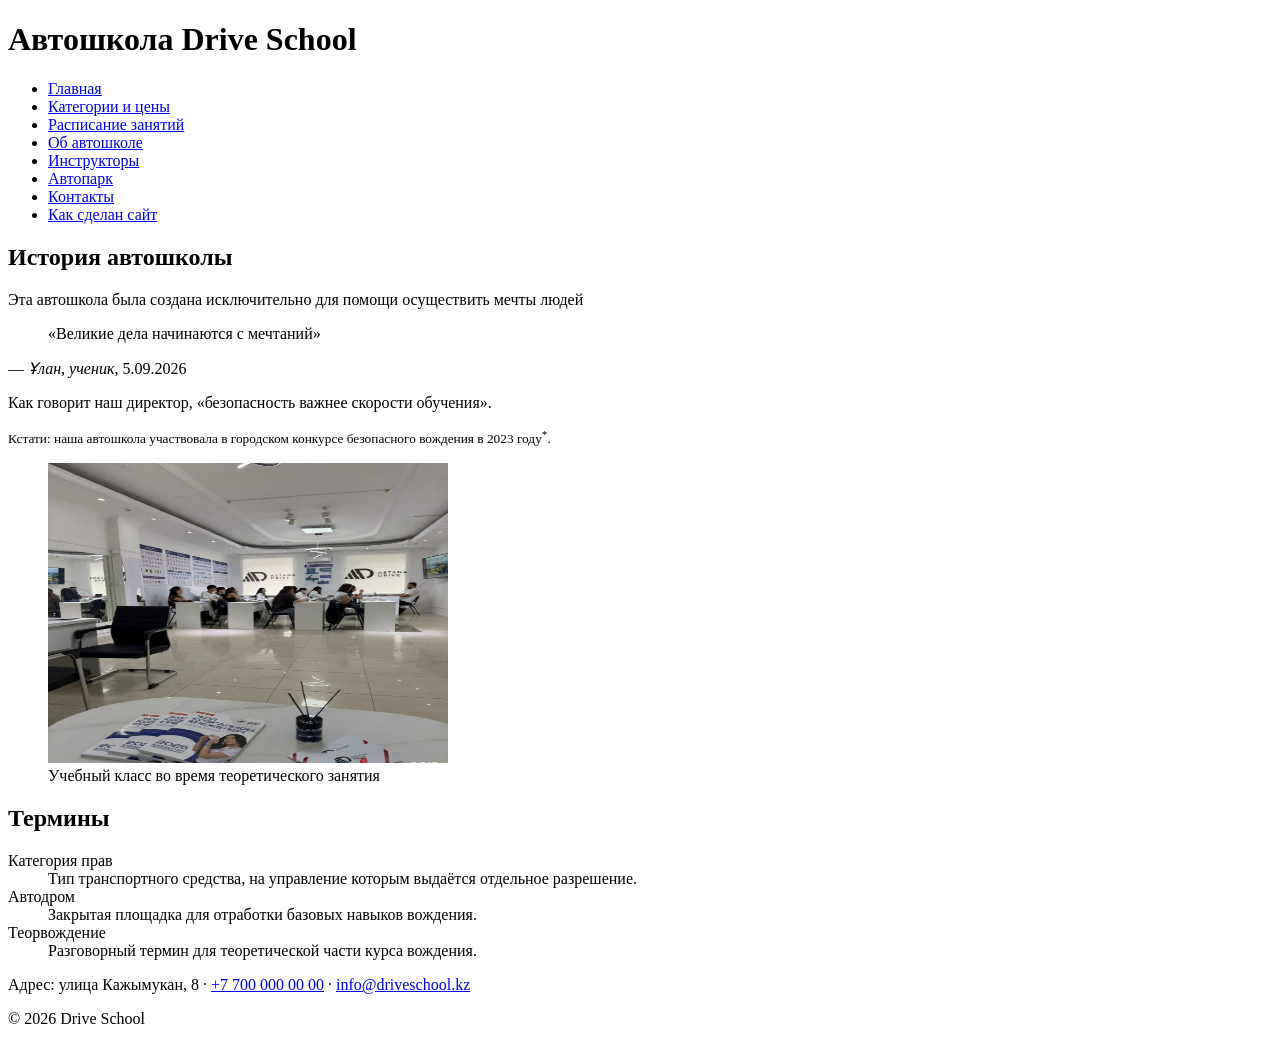
==== about.html @ 6e1df3ee "Update about.html" ====
<!DOCTYPE html>
<html lang="ru">
<head>
    <meta charset="UTF-8">
    <meta name="viewport" content="width=device-width, initial-scale=1.0">
    <meta name="description" content="История автошколы Drive School и её принципы работы.">
    <meta name="author" content="Zharkynbek Orynbasar">
    <title>Об автошколе — Drive School</title>
</head>
<body>
<!-- Zharkynbek Orynbasar -->
<header>
    <h1>Автошкола Drive School</h1>
</header>
<nav>
    <ul>
        <li><a href="index.html">Главная</a></li>
        <li><a href="price.html">Категории и цены</a></li>
        <li><a href="schedule.html">Расписание занятий</a></li>
        <li><a href="about.html">Об автошколе</a></li>
        <li><a href="instructors.html">Инструкторы</a></li>
        <li><a href="fleet.html">Автопарк</a></li>
        <li><a href="contacts.html">Контакты</a></li>
        <li><a href="colophon.html">Как сделан сайт</a></li>
    </ul>
</nav>
<main>
    <!-- article, а не div, потому что история школы самодостаточна и могла бы существовать отдельно от остальной страницы -->
    <article>
        <h2>История автошколы</h2>
        <p>Эта автошкола была создана исключительно для помощи осуществить мечты людей</p>
 
        <blockquote cite="">
            <p>«Великие дела начинаются с мечтаний»</p>
        </blockquote>
        <p>— <cite>Ұлан, ученик</cite>, 5.09.2026</p>
 
        <p>Как говорит наш директор, <q>безопасность важнее скорости обучения</q>.</p>
    </article>
 
    <!-- aside используется здесь, потому что это дополнительный факт о школе, не относящийся напрямую к истории в article выше -->
    <aside>
        <p><small>Кстати: наша автошкола участвовала в городском конкурсе безопасного вождения в 2023 году<sup>*</sup>.</small></p>
    </aside>
 
    <figure>
        <img src="images/учебный класс.jpg" alt="Учебный класс автошколы Drive School во время теоретического занятия" width="400" height="300">
        <figcaption>Учебный класс во время теоретического занятия</figcaption>
    </figure>
 
    <section>
        <h2>Термины</h2>
        <dl>
            <dt>Категория прав</dt>
            <dd>Тип транспортного средства, на управление которым выдаётся отдельное разрешение.</dd>
 
            <dt>Автодром</dt>
            <dd>Закрытая площадка для отработки базовых навыков вождения.</dd>
 
            <dt>Теорвождение</dt>
            <dd>Разговорный термин для теоретической части курса вождения.</dd>
        </dl>
    </section>
</main>
<footer>
    <p>Адрес: улица Кажымукан, 8 · <a href="tel:+77000000000">+7 700 000 00 00</a> · <a href="mailto:info@driveschool.kz">info@driveschool.kz</a></p>
    <p>&copy; 2026 Drive School</p>
</footer>
</body>
</html>
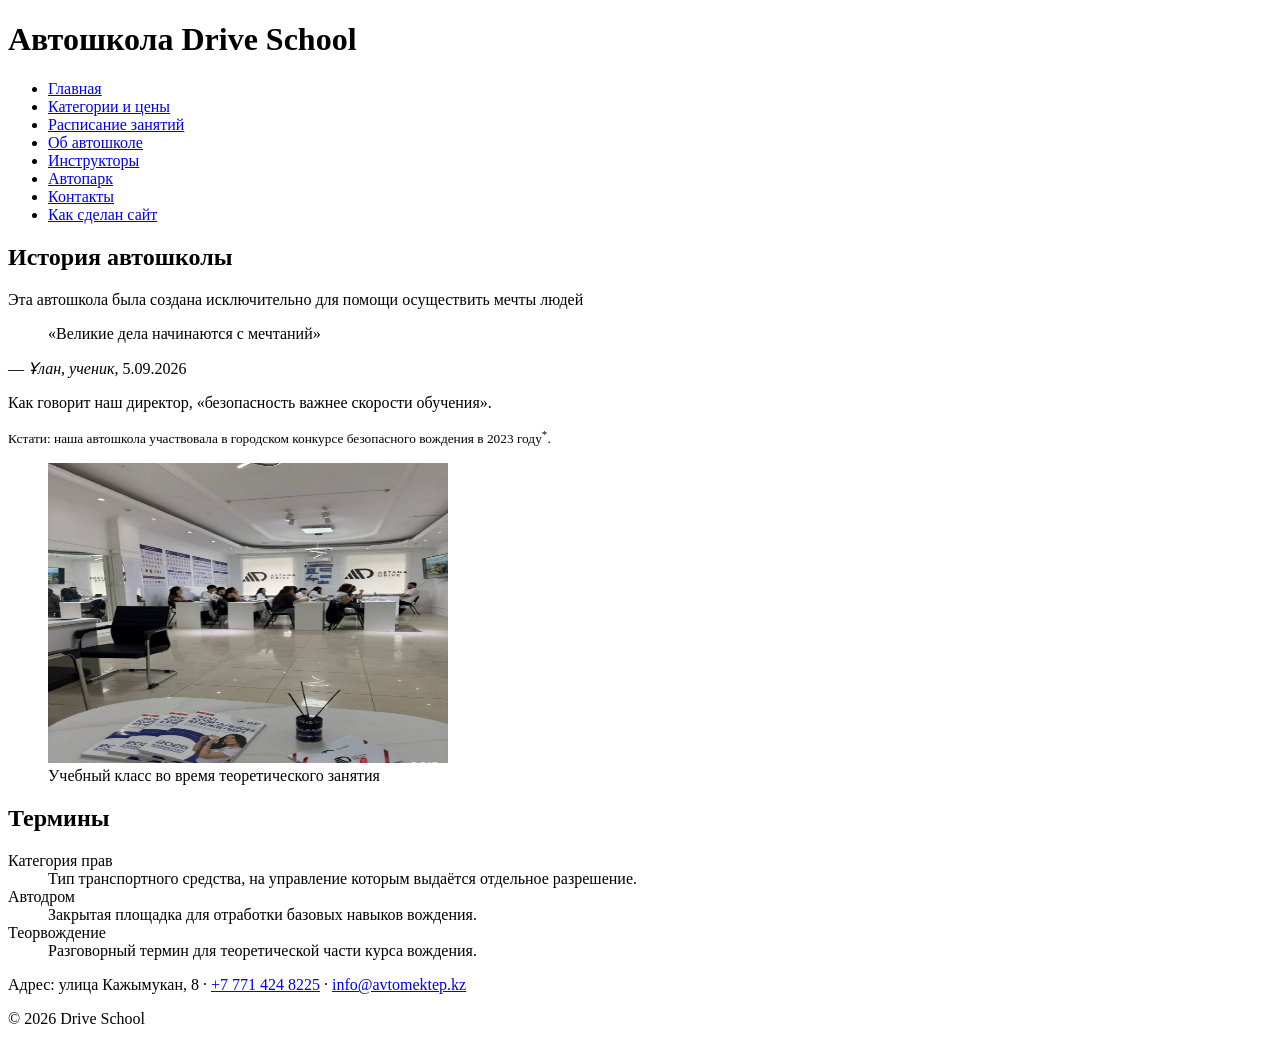
==== commit cfba87cf: "Update about.html" ====
--- a/about.html
+++ b/about.html
@@ -63,7 +63,7 @@
     </section>
 </main>
 <footer>
-    <p>Адрес: улица Кажымукан, 8 · <a href="tel:+77000000000">+7 700 000 00 00</a> · <a href="mailto:info@driveschool.kz">info@driveschool.kz</a></p>
+    <p>Адрес: улица Кажымукан, 8 · <a href="tel:+7 771 424 8225">+7 771 424 8225</a> · <a href="info@avtomektep.kz">info@avtomektep.kz</a></p>
     <p>&copy; 2026 Drive School</p>
 </footer>
 </body>
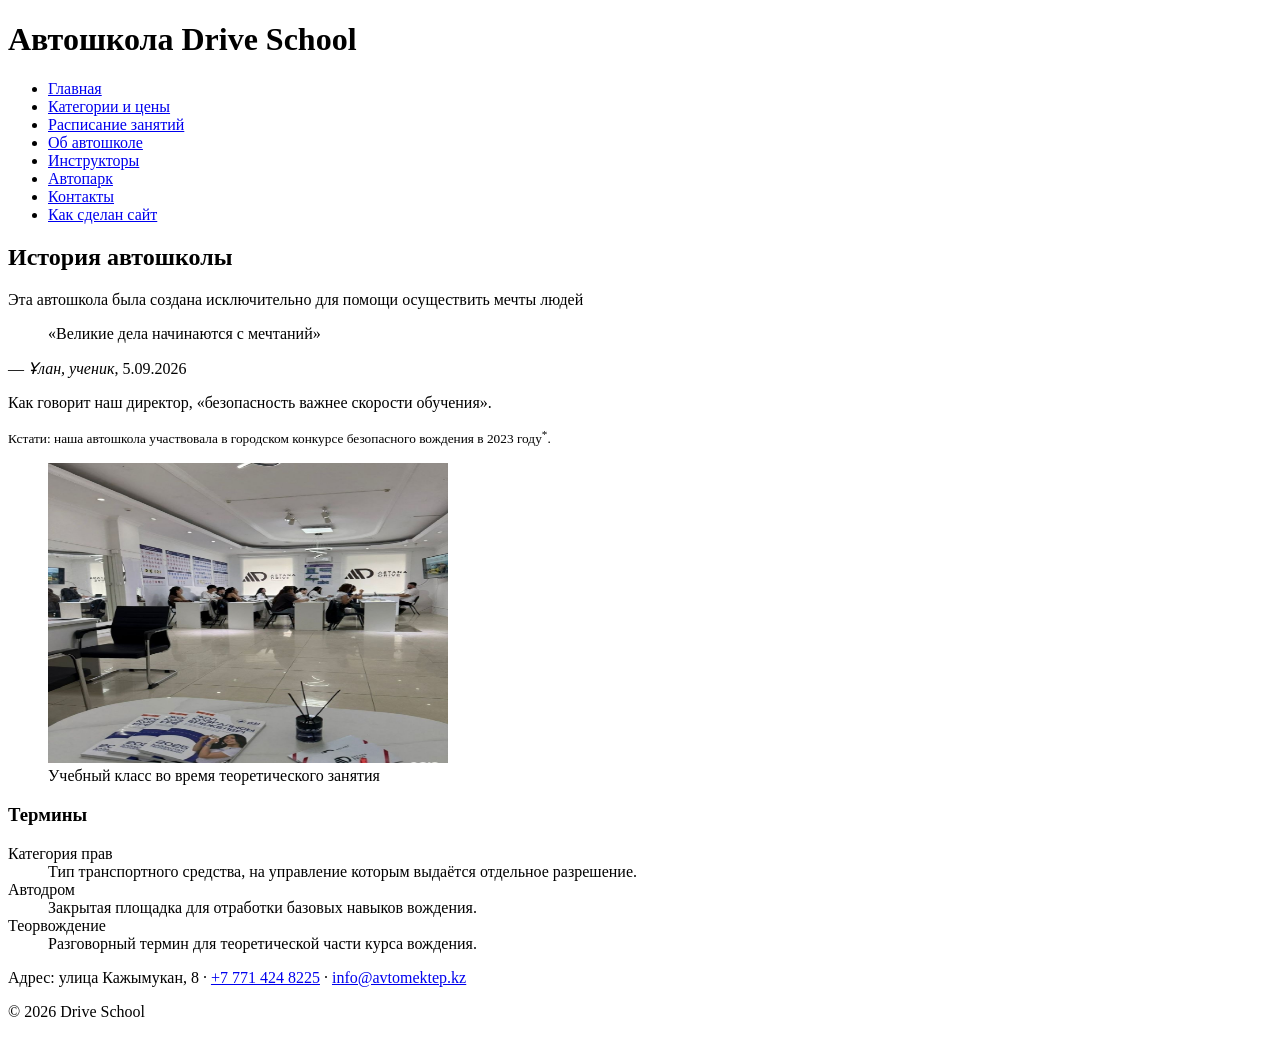
==== commit 2070806b: "Update about.html" ====
--- a/about.html
+++ b/about.html
@@ -49,7 +49,7 @@
     </figure>
  
     <section>
-        <h2>Термины</h2>
+        <h3>Термины</h3>
         <dl>
             <dt>Категория прав</dt>
             <dd>Тип транспортного средства, на управление которым выдаётся отдельное разрешение.</dd>
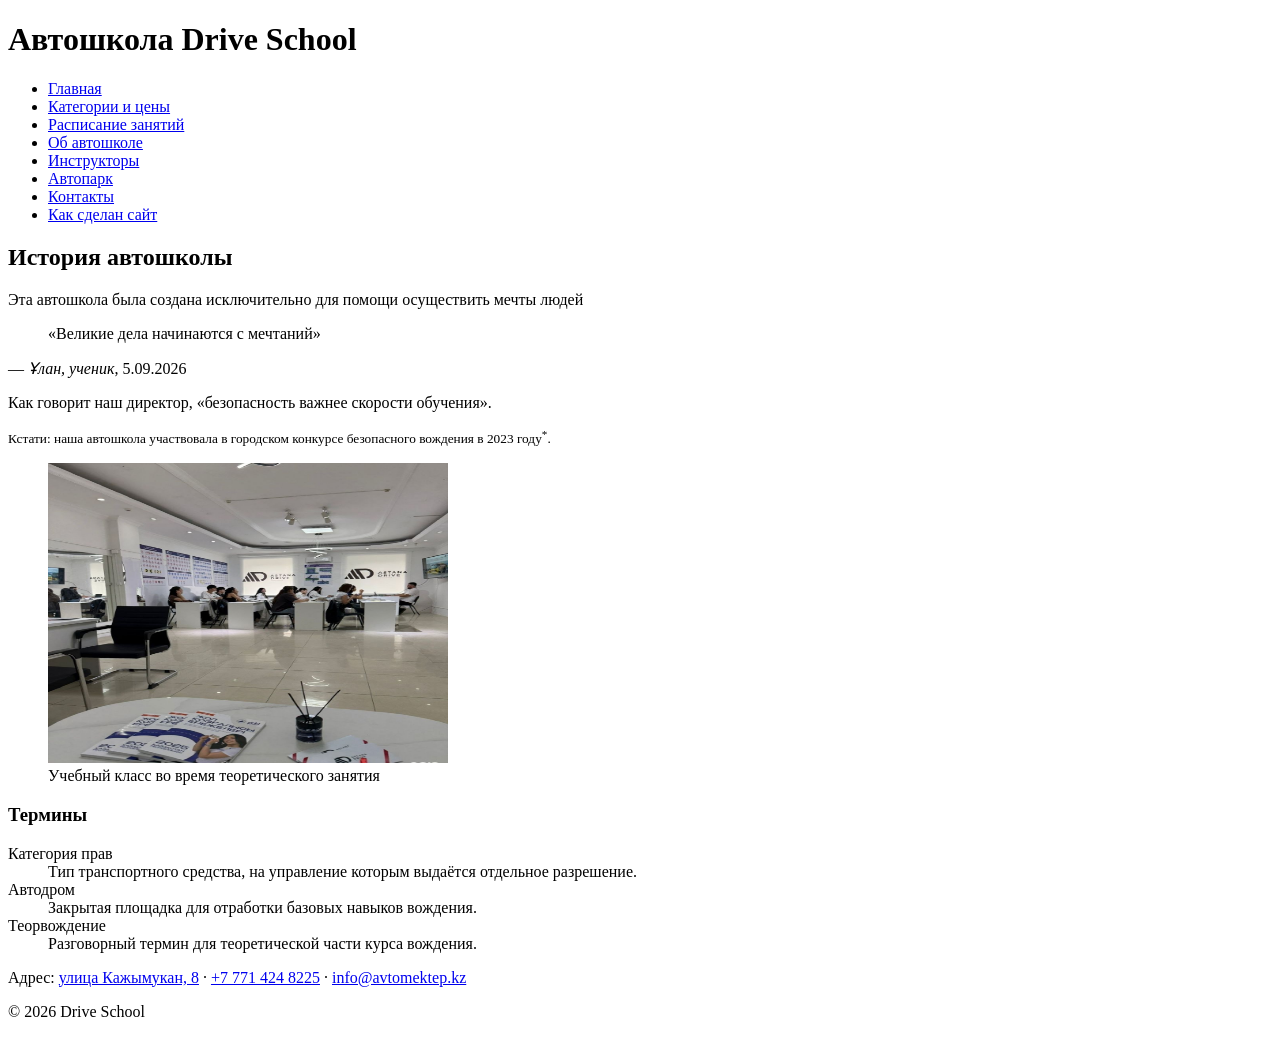
==== commit 7654aebe: "Update" ====
--- a/about.html
+++ b/about.html
@@ -63,7 +63,7 @@
     </section>
 </main>
 <footer>
-    <p>Адрес: улица Кажымукан, 8 · <a href="tel:+7 771 424 8225">+7 771 424 8225</a> · <a href="info@avtomektep.kz">info@avtomektep.kz</a></p>
+    <p>Адрес: <a href="https://2gis.kz/astana/geo/70000001102236034" target="_blank" rel="noopener">улица Кажымукан, 8</a> · <a href="tel:+77714248225">+7 771 424 8225</a> · <a href="mailto:info@avtomektep.kz">info@avtomektep.kz</a></p>
     <p>&copy; 2026 Drive School</p>
 </footer>
 </body>
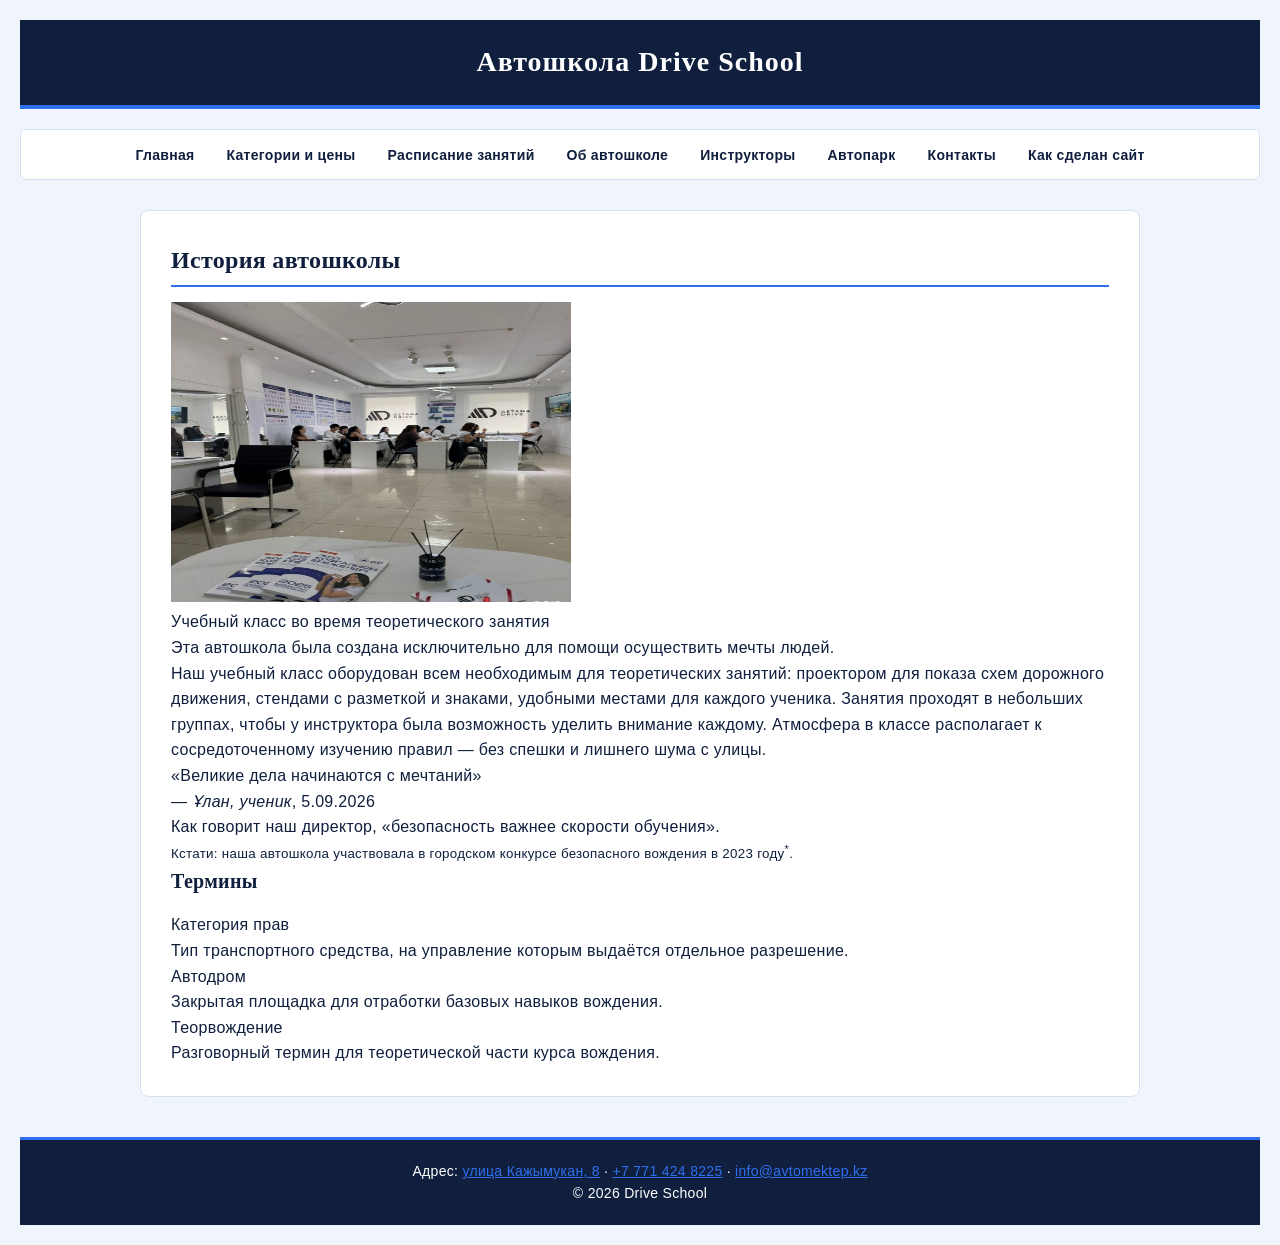
==== commit 45b48d65: "Update Added styles and updated content for the history section." ====
--- a/about.html
+++ b/about.html
@@ -6,6 +6,16 @@
     <meta name="description" content="История автошколы Drive School и её принципы работы.">
     <meta name="author" content="Zharkynbek Orynbasar">
     <title>Об автошколе — Drive School</title>
+    <link rel="stylesheet" href="css/base.css">
+    <link rel="stylesheet" href="css/zharkynbek.css">
+    <!-- Единственный внутренний блок <style> на сайте: нужен для демонстрации каскада.
+         Переопределяет цвет линии под заголовком h2: в base.css он #d6e0f0 (селектор h2, специфичность 0,0,1),
+         здесь #2f6fed (селектор .history h2, специфичность 0,1,1, значит, он сильнее). -->
+    <style>
+        .history h2 {
+            border-bottom-color: #2f6fed;
+        }
+    </style>
 </head>
 <body>
 <!-- Zharkynbek Orynbasar -->
@@ -26,37 +36,40 @@
 </nav>
 <main>
     <!-- article, а не div, потому что история школы самодостаточна и могла бы существовать отдельно от остальной страницы -->
-    <article>
+    <article class="history">
         <h2>История автошколы</h2>
-        <p>Эта автошкола была создана исключительно для помощи осуществить мечты людей</p>
- 
-        <blockquote cite="">
+
+        <figure class="classroom-photo">
+            <img src="images/учебный класс.jpg" alt="Учебный класс автошколы Drive School во время теоретического занятия" width="400" height="300">
+            <figcaption>Учебный класс во время теоретического занятия</figcaption>
+        </figure>
+
+        <p>Эта автошкола была создана исключительно для помощи осуществить мечты людей.</p>
+
+        <p>Наш учебный класс оборудован всем необходимым для теоретических занятий: проектором для показа схем дорожного движения, стендами с разметкой и знаками, удобными местами для каждого ученика. Занятия проходят в небольших группах, чтобы у инструктора была возможность уделить внимание каждому. Атмосфера в классе располагает к сосредоточенному изучению правил — без спешки и лишнего шума с улицы.</p>
+
+        <blockquote>
             <p>«Великие дела начинаются с мечтаний»</p>
         </blockquote>
         <p>— <cite>Ұлан, ученик</cite>, 5.09.2026</p>
- 
+
         <p>Как говорит наш директор, <q>безопасность важнее скорости обучения</q>.</p>
     </article>
- 
+
     <!-- aside используется здесь, потому что это дополнительный факт о школе, не относящийся напрямую к истории в article выше -->
-    <aside>
+    <aside class="school-note">
         <p><small>Кстати: наша автошкола участвовала в городском конкурсе безопасного вождения в 2023 году<sup>*</sup>.</small></p>
     </aside>
- 
-    <figure>
-        <img src="images/учебный класс.jpg" alt="Учебный класс автошколы Drive School во время теоретического занятия" width="400" height="300">
-        <figcaption>Учебный класс во время теоретического занятия</figcaption>
-    </figure>
- 
-    <section>
+
+    <section class="glossary">
         <h3>Термины</h3>
         <dl>
             <dt>Категория прав</dt>
             <dd>Тип транспортного средства, на управление которым выдаётся отдельное разрешение.</dd>
- 
+
             <dt>Автодром</dt>
             <dd>Закрытая площадка для отработки базовых навыков вождения.</dd>
- 
+
             <dt>Теорвождение</dt>
             <dd>Разговорный термин для теоретической части курса вождения.</dd>
         </dl>
--- a/css/base.css
+++ b/css/base.css
@@ -0,0 +1,131 @@
+/* =========================================================
+   ПАЛИТРА (максимум 5 цветов)
+   1. #2f6fed — ярко-синий, основной акцент (кнопки, hover, badge)
+   2. #0f1f3d — глубокий тёмно-синий, для шапки и футера
+   3. #ffffff (используется также как именованный цвет white ниже)
+      — белый для карточек
+   4. #f0f4fb — светлый голубоватый фон страницы
+   5. #d6e0f0 — голубовато-серая рамка/разделитель
+   ========================================================= */
+
+*, *::before, *::after {
+    box-sizing: border-box;
+    margin: 0;
+    padding: 0;
+}
+/* sticky footer */
+html {
+    height: 100%;
+}
+
+body {
+    display: flex;
+    flex-direction: column;
+    min-height: 100vh;
+    font-family: 'Helvetica Neue', Helvetica, Arial, sans-serif;
+    font-size: 16px;
+    font-weight: 400;
+    line-height: 1.6;
+    letter-spacing: 0.3px;
+    color: #0f1f3d;
+    background-color: #f0f4fb;
+    padding: 20px;
+}
+
+header,
+footer {
+    flex-shrink: 0;
+}
+
+main {
+    flex: 1;
+}
+
+header {
+    background-color: #0f1f3d;
+    color: #ffffff;
+    padding: 20px 0;
+    text-align: center;
+    border-bottom: 4px solid #2f6fed;
+    margin-bottom: 20px;
+}
+
+header h1 {
+    font-family: 'Georgia', Times, serif;
+    font-size: 28px;
+    font-weight: 700;
+    letter-spacing: 1px;
+}
+
+nav ul {
+    list-style: none;
+    display: flex;
+    justify-content: center;
+    align-items: center;
+    gap: 12px;
+    background-color: white; /* именованный цвет, требуемый заданием — тот же #ffffff из палитры, без добавления нового */
+    padding: 12px 20px;
+    border-radius: 6px;
+    border: 1px solid #d6e0f0;
+    margin-bottom: 30px;
+}
+
+nav ul li a {
+    text-decoration: none;
+    color: #0f1f3d;
+    font-size: 14px;
+    font-weight: 600;
+    padding: 6px 10px;
+    transition: background-color 0.2s, color 0.2s;
+}
+
+nav ul li a:hover,
+nav ul li a:focus {
+    background-color: #2f6fed;
+    color: #ffffff;
+    border-radius: 4px;
+    outline: none;
+}
+
+main {
+    max-width: 1000px;
+    margin: 0 auto 40px auto;
+    background-color: #ffffff;
+    padding: 30px;
+    border: 1px solid #d6e0f0;
+    border-radius: 8px;
+}
+
+h2, h3 {
+    font-family: 'Georgia', Times, serif;
+    color: #0f1f3d;
+    margin-bottom: 15px;
+}
+
+h2 {
+    font-size: 24px;
+    border-bottom: 2px solid #d6e0f0;
+    padding-bottom: 5px;
+}
+
+h3 {
+    font-size: 20px;
+}
+
+footer {
+    background-color: #0f1f3d;
+    color: #ffffff;
+    text-align: center;
+    padding: 20px;
+    font-size: 14px;
+    border-top: 3px solid #2f6fed;
+}
+
+footer a {
+    color: #2f6fed;
+    text-decoration: underline;
+}
+
+footer a:hover {
+    color: #ffffff;
+}
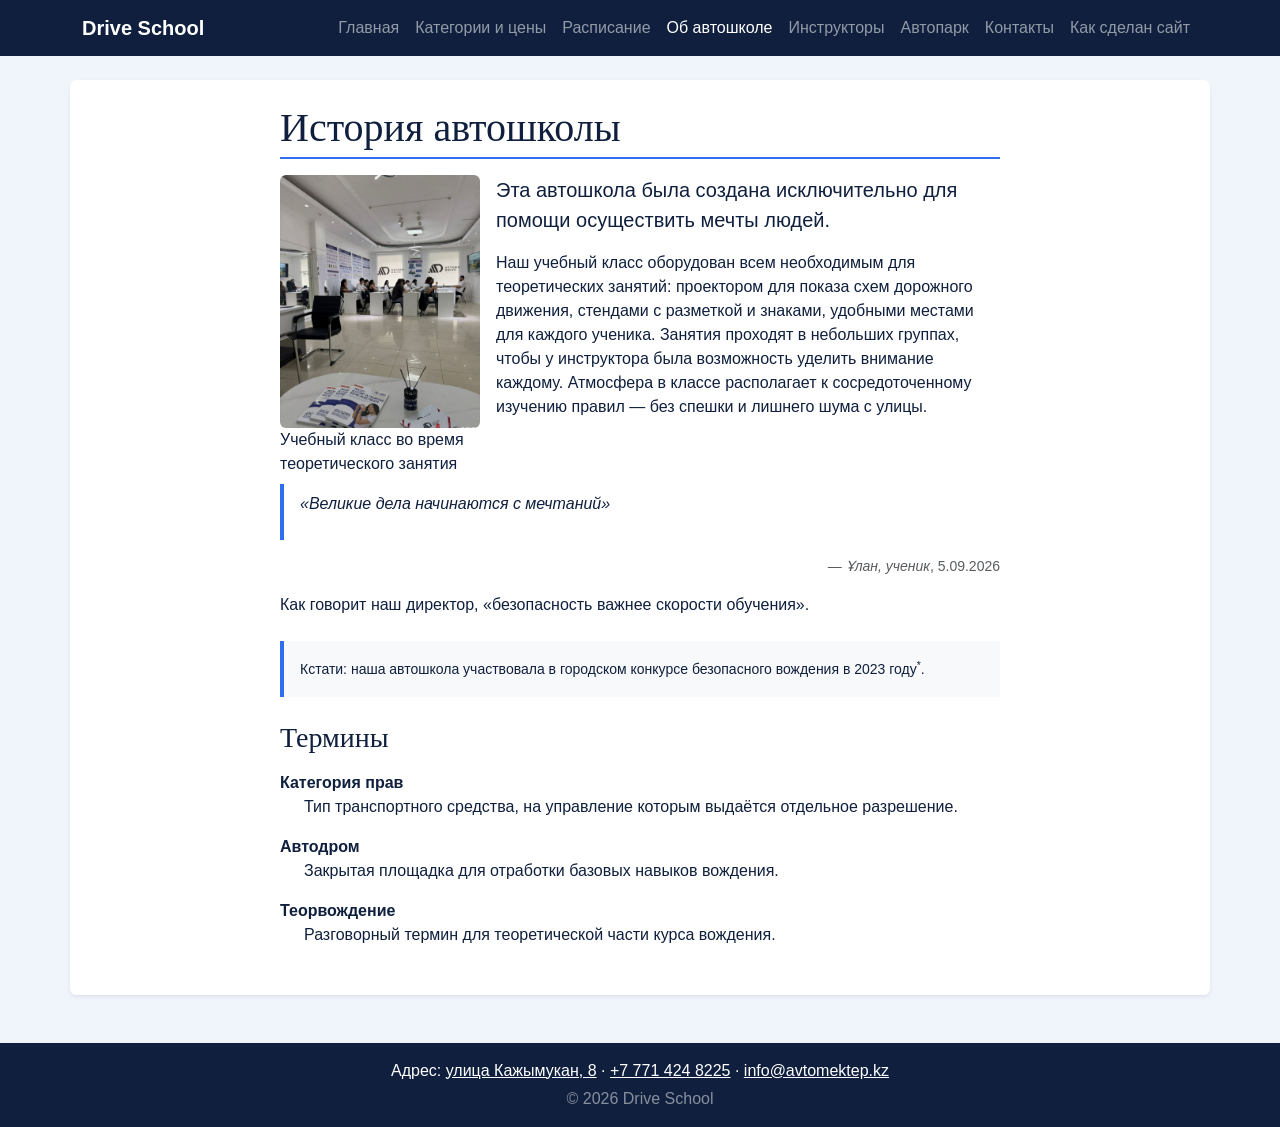
==== commit cda570b0: "Update" ====
--- a/about.html
+++ b/about.html
@@ -6,11 +6,17 @@
     <meta name="description" content="История автошколы Drive School и её принципы работы.">
     <meta name="author" content="Zharkynbek Orynbasar">
     <title>Об автошколе — Drive School</title>
+
+    <!-- Bootstrap 5.3.3 -->
+    <link rel="stylesheet" href="https://cdn.jsdelivr.net/npm/bootstrap@5.3.3/dist/css/bootstrap.min.css">
+
+    <!-- Свои стили ПОСЛЕ Bootstrap -->
     <link rel="stylesheet" href="css/base.css">
     <link rel="stylesheet" href="css/zharkynbek.css">
-    <!-- Единственный внутренний блок <style> на сайте: нужен для демонстрации каскада.
+
+    <!-- Единственный внутренний <style> на сайте: демонстрация каскада.
          Переопределяет цвет линии под заголовком h2: в base.css он #d6e0f0 (селектор h2, специфичность 0,0,1),
-         здесь #2f6fed (селектор .history h2, специфичность 0,1,1, значит, он сильнее). -->
+         здесь #2f6fed (селектор .history h2, специфичность 0,1,1, значит он сильнее). -->
     <style>
         .history h2 {
             border-bottom-color: #2f6fed;
@@ -19,65 +25,121 @@
 </head>
 <body>
 <!-- Zharkynbek Orynbasar -->
-<header>
-    <h1>Автошкола Drive School</h1>
-</header>
-<nav>
-    <ul>
-        <li><a href="index.html">Главная</a></li>
-        <li><a href="price.html">Категории и цены</a></li>
-        <li><a href="schedule.html">Расписание занятий</a></li>
-        <li><a href="about.html">Об автошколе</a></li>
-        <li><a href="instructors.html">Инструкторы</a></li>
-        <li><a href="fleet.html">Автопарк</a></li>
-        <li><a href="contacts.html">Контакты</a></li>
-        <li><a href="colophon.html">Как сделан сайт</a></li>
-    </ul>
+
+<!-- Навигация Bootstrap: сворачивается в бургер на телефоне -->
+<nav class="navbar navbar-expand-md navbar-dark">
+    <div class="container">
+        <a class="navbar-brand fw-bold" href="index.html">Drive School</a>
+
+        <button class="navbar-toggler" type="button"
+                data-bs-toggle="collapse" data-bs-target="#mainNav"
+                aria-controls="mainNav" aria-expanded="false"
+                aria-label="Открыть меню">
+            <span class="navbar-toggler-icon"></span>
+        </button>
+
+        <div class="collapse navbar-collapse" id="mainNav">
+            <ul class="navbar-nav ms-auto">
+                <li class="nav-item"><a class="nav-link" href="index.html">Главная</a></li>
+                <li class="nav-item"><a class="nav-link" href="price.html">Категории и цены</a></li>
+                <li class="nav-item"><a class="nav-link" href="schedule.html">Расписание</a></li>
+                <li class="nav-item"><a class="nav-link active" aria-current="page" href="about.html">Об автошколе</a></li>
+                <li class="nav-item"><a class="nav-link" href="instructors.html">Инструкторы</a></li>
+                <li class="nav-item"><a class="nav-link" href="fleet.html">Автопарк</a></li>
+                <li class="nav-item"><a class="nav-link" href="contacts.html">Контакты</a></li>
+                <li class="nav-item"><a class="nav-link" href="colophon.html">Как сделан сайт</a></li>
+            </ul>
+        </div>
+    </div>
 </nav>
-<main>
-    <!-- article, а не div, потому что история школы самодостаточна и могла бы существовать отдельно от остальной страницы -->
-    <article class="history">
-        <h2>История автошколы</h2>
 
-        <figure class="classroom-photo">
-            <img src="images/учебный класс.jpg" alt="Учебный класс автошколы Drive School во время теоретического занятия" width="400" height="300">
-            <figcaption>Учебный класс во время теоретического занятия</figcaption>
-        </figure>
+<!-- container-fluid: на этой странице выбрал container-fluid,
+     потому что фото инструктора с float должно иметь больше пространства
+     для обтекания текстом на средних экранах. -->
+<main class="container-fluid px-4 my-4">
+    <div class="container bg-white rounded shadow-sm p-4">
+        <div class="row justify-content-center">
+            <div class="col-12 col-lg-8">
 
-        <p>Эта автошкола была создана исключительно для помощи осуществить мечты людей.</p>
+                <!-- article: история школы самодостаточна, могла бы существовать отдельно -->
+                <article class="history mb-4">
+                    <h2 class="display-6 mb-3">История автошколы</h2>
 
-        <p>Наш учебный класс оборудован всем необходимым для теоретических занятий: проектором для показа схем дорожного движения, стендами с разметкой и знаками, удобными местами для каждого ученика. Занятия проходят в небольших группах, чтобы у инструктора была возможность уделить внимание каждому. Атмосфера в классе располагает к сосредоточенному изучению правил — без спешки и лишнего шума с улицы.</p>
+                    <figure class="classroom-photo float-start me-3 mb-2">
+                        <img src="images/учебный класс.jpg"
+                             alt="Учебный класс автошколы Drive School во время теоретического занятия"
+                             class="img-fluid rounded"
+                             width="400" height="300">
+                        <figcaption>Учебный класс во время теоретического занятия</figcaption>
+                    </figure>
 
-        <blockquote>
-            <p>«Великие дела начинаются с мечтаний»</p>
-        </blockquote>
-        <p>— <cite>Ұлан, ученик</cite>, 5.09.2026</p>
+                    <p class="lead">Эта автошкола была создана исключительно для помощи осуществить мечты людей.</p>
 
-        <p>Как говорит наш директор, <q>безопасность важнее скорости обучения</q>.</p>
-    </article>
+                    <p>Наш учебный класс оборудован всем необходимым для теоретических занятий: проектором для показа схем дорожного движения, стендами с разметкой и знаками, удобными местами для каждого ученика. Занятия проходят в небольших группах, чтобы у инструктора была возможность уделить внимание каждому. Атмосфера в классе располагает к сосредоточенному изучению правил — без спешки и лишнего шума с улицы.</p>
 
-    <!-- aside используется здесь, потому что это дополнительный факт о школе, не относящийся напрямую к истории в article выше -->
-    <aside class="school-note">
-        <p><small>Кстати: наша автошкола участвовала в городском конкурсе безопасного вождения в 2023 году<sup>*</sup>.</small></p>
-    </aside>
+                    <blockquote>
+                        <p>«Великие дела начинаются с мечтаний»</p>
+                    </blockquote>
+                    <p class="text-center text-md-end small text-muted">— <cite>Ұлан, ученик</cite>, 5.09.2026</p>
 
-    <section class="glossary">
-        <h3>Термины</h3>
-        <dl>
-            <dt>Категория прав</dt>
-            <dd>Тип транспортного средства, на управление которым выдаётся отдельное разрешение.</dd>
+                    <p>Как говорит наш директор, <q>безопасность важнее скорости обучения</q>.</p>
+                </article>
 
-            <dt>Автодром</dt>
-            <dd>Закрытая площадка для отработки базовых навыков вождения.</dd>
+                <!-- aside: дополнительный факт, не входит в основную историю -->
+                <aside class="school-note d-none d-sm-block p-3 mb-4 bg-light border-start border-4 border-primary">
+                    <p class="mb-0"><small>Кстати: наша автошкола участвовала в городском конкурсе безопасного вождения в 2023 году<sup>*</sup>.</small></p>
+                </aside>
 
-            <dt>Теорвождение</dt>
-            <dd>Разговорный термин для теоретической части курса вождения.</dd>
-        </dl>
-    </section>
+                <section class="glossary mb-4">
+                    <h3>Термины</h3>
+                    <dl>
+                        <dt class="fw-bold mt-3">Категория прав</dt>
+                        <dd class="ms-4">Тип транспортного средства, на управление которым выдаётся отдельное разрешение.</dd>
+
+                        <dt class="fw-bold mt-3">Автодром</dt>
+                        <dd class="ms-4">Закрытая площадка для отработки базовых навыков вождения.</dd>
+
+                        <dt class="fw-bold mt-3">Теорвождение</dt>
+                        <dd class="ms-4">Разговорный термин для теоретической части курса вождения.</dd>
+                    </dl>
+                </section>
+
+            </div>
+        </div>
+    </div>
 </main>
-<footer>
-    <p>Адрес: <a href="https://2gis.kz/astana/geo/70000001102236034" target="_blank" rel="noopener">улица Кажымукан, 8</a> · <a href="tel:+77714248225">+7 771 424 8225</a> · <a href="mailto:info@avtomektep.kz">info@avtomektep.kz</a></p>
-    <p>&copy; 2026 Drive School</p>
+
+<footer class="bg-dark text-white text-center py-3 mt-4">
+    <p class="mb-1">
+        Адрес: <a href="https://2gis.kz/astana/geo/70000001102236034" target="_blank" rel="noopener" class="text-white">улица Кажымукан, 8</a>
+        · <a href="tel:+77714248225" class="text-white">+7 771 424 8225</a>
+        · <a href="mailto:info@avtomektep.kz" class="text-white">info@avtomektep.kz</a>
+    </p>
+    <p class="mb-0 text-white-50">&copy; 2026 Drive School</p>
 </footer>
+
+<a href="#top" class="back-to-top position-fixed bottom-0 end-0 m-4 rounded-circle bg-primary text-white d-flex align-items-center justify-content-center shadow text-decoration-none fs-3" aria-label="Наверх">↑</a>
+
+<!-- Bootstrap JS: нужен для работы бургер-меню -->
+<script src="https://cdn.jsdelivr.net/npm/bootstrap@5.3.3/dist/js/bootstrap.bundle.min.js"></script>
+
+<!-- Кнопка «Наверх» появляется только после прокрутки страницы -->
+<script>
+    (function () {
+        var backToTop = document.querySelector('.back-to-top');
+        if (!backToTop) return;
+
+        function toggleBackToTop() {
+            if (window.scrollY > 300) {
+                backToTop.classList.add('is-visible');
+            } else {
+                backToTop.classList.remove('is-visible');
+            }
+        }
+
+        window.addEventListener('scroll', toggleBackToTop);
+        toggleBackToTop();
+    })();
+</script>
 </body>
 </html>
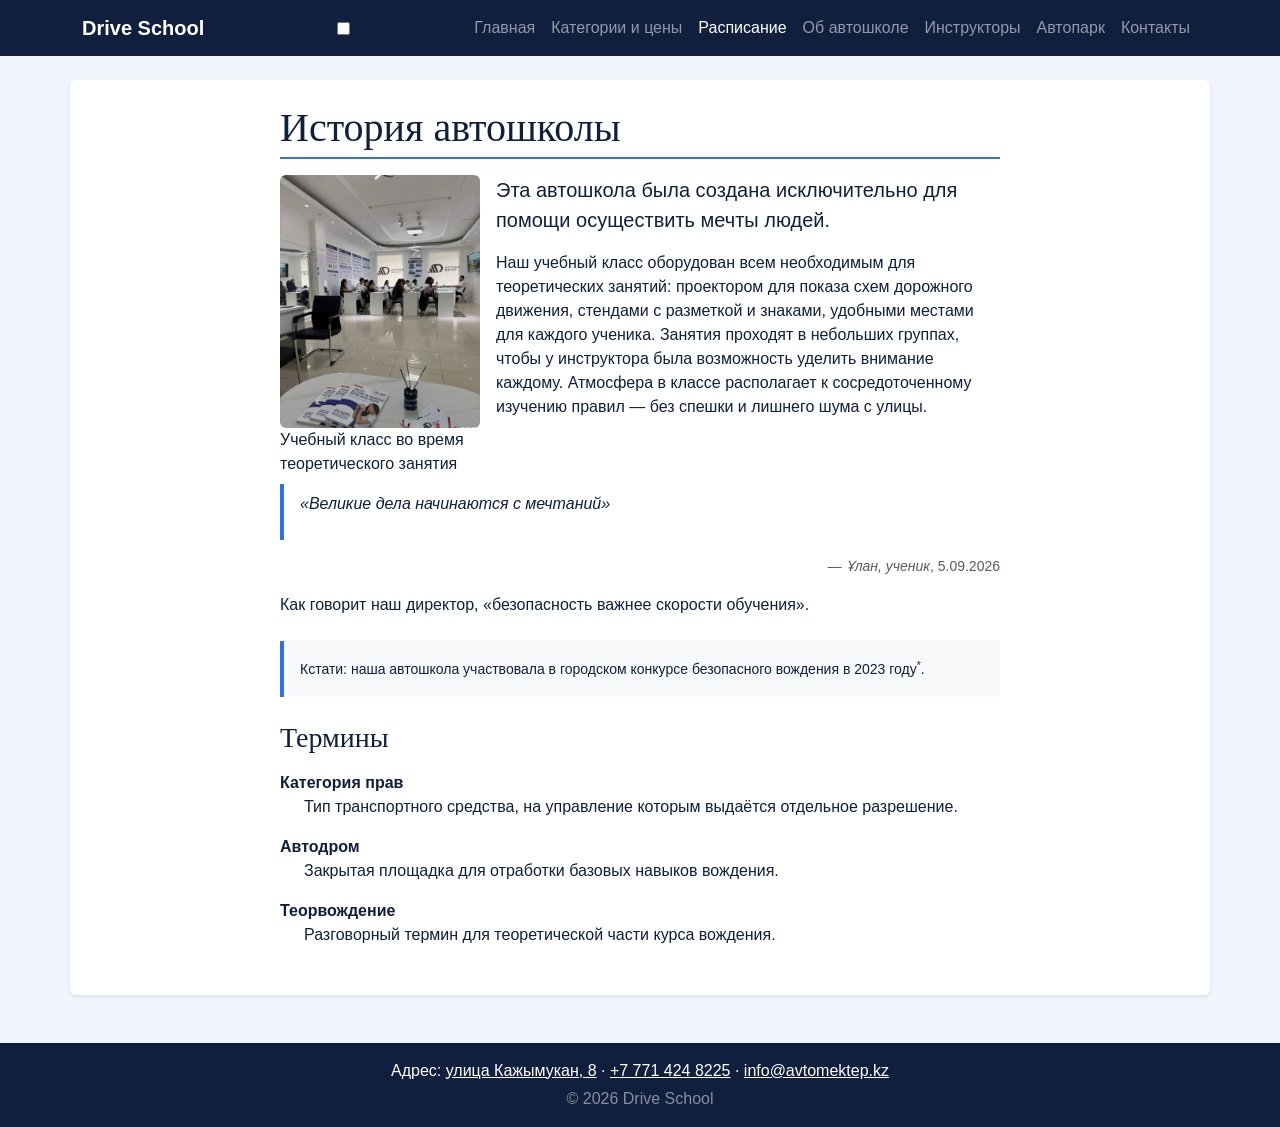
==== commit fca1c256: "Update Updated navbar to use Bootstrap 5.3 features and improved mobile navigation." ====
--- a/about.html
+++ b/about.html
@@ -27,27 +27,30 @@
 <!-- Zharkynbek Orynbasar -->
 
 <!-- Навигация Bootstrap: сворачивается в бургер на телефоне -->
-<nav class="navbar navbar-expand-md navbar-dark">
+<nav class="navbar navbar-expand-lg navbar-dark">
     <div class="container">
         <a class="navbar-brand fw-bold" href="index.html">Drive School</a>
+        <!-- Hidden checkbox controls the mobile menu -->
+        <input type="checkbox"
+               id="menu-toggle"
+               class="menu-toggle">
 
-        <button class="navbar-toggler" type="button"
-                data-bs-toggle="collapse" data-bs-target="#mainNav"
-                aria-controls="mainNav" aria-expanded="false"
-                aria-label="Открыть меню">
+        <!-- Burger button -->
+        <label for="menu-toggle"
+               class="navbar-toggler"
+               aria-label="Открыть меню">
             <span class="navbar-toggler-icon"></span>
-        </button>
+        </label>
 
-        <div class="collapse navbar-collapse" id="mainNav">
+        <div class="mobile-nav">
             <ul class="navbar-nav ms-auto">
                 <li class="nav-item"><a class="nav-link" href="index.html">Главная</a></li>
                 <li class="nav-item"><a class="nav-link" href="price.html">Категории и цены</a></li>
-                <li class="nav-item"><a class="nav-link" href="schedule.html">Расписание</a></li>
-                <li class="nav-item"><a class="nav-link active" aria-current="page" href="about.html">Об автошколе</a></li>
+                <li class="nav-item"><a class="nav-link active" href="schedule.html">Расписание</a></li>
+                <li class="nav-item"><a class="nav-link" href="about.html">Об автошколе</a></li>
                 <li class="nav-item"><a class="nav-link" href="instructors.html">Инструкторы</a></li>
                 <li class="nav-item"><a class="nav-link" href="fleet.html">Автопарк</a></li>
                 <li class="nav-item"><a class="nav-link" href="contacts.html">Контакты</a></li>
-                <li class="nav-item"><a class="nav-link" href="colophon.html">Как сделан сайт</a></li>
             </ul>
         </div>
     </div>
@@ -120,26 +123,5 @@
 
 <a href="#top" class="back-to-top position-fixed bottom-0 end-0 m-4 rounded-circle bg-primary text-white d-flex align-items-center justify-content-center shadow text-decoration-none fs-3" aria-label="Наверх">↑</a>
 
-<!-- Bootstrap JS: нужен для работы бургер-меню -->
-<script src="https://cdn.jsdelivr.net/npm/bootstrap@5.3.3/dist/js/bootstrap.bundle.min.js"></script>
-
-<!-- Кнопка «Наверх» появляется только после прокрутки страницы -->
-<script>
-    (function () {
-        var backToTop = document.querySelector('.back-to-top');
-        if (!backToTop) return;
-
-        function toggleBackToTop() {
-            if (window.scrollY > 300) {
-                backToTop.classList.add('is-visible');
-            } else {
-                backToTop.classList.remove('is-visible');
-            }
-        }
-
-        window.addEventListener('scroll', toggleBackToTop);
-        toggleBackToTop();
-    })();
-</script>
 </body>
 </html>
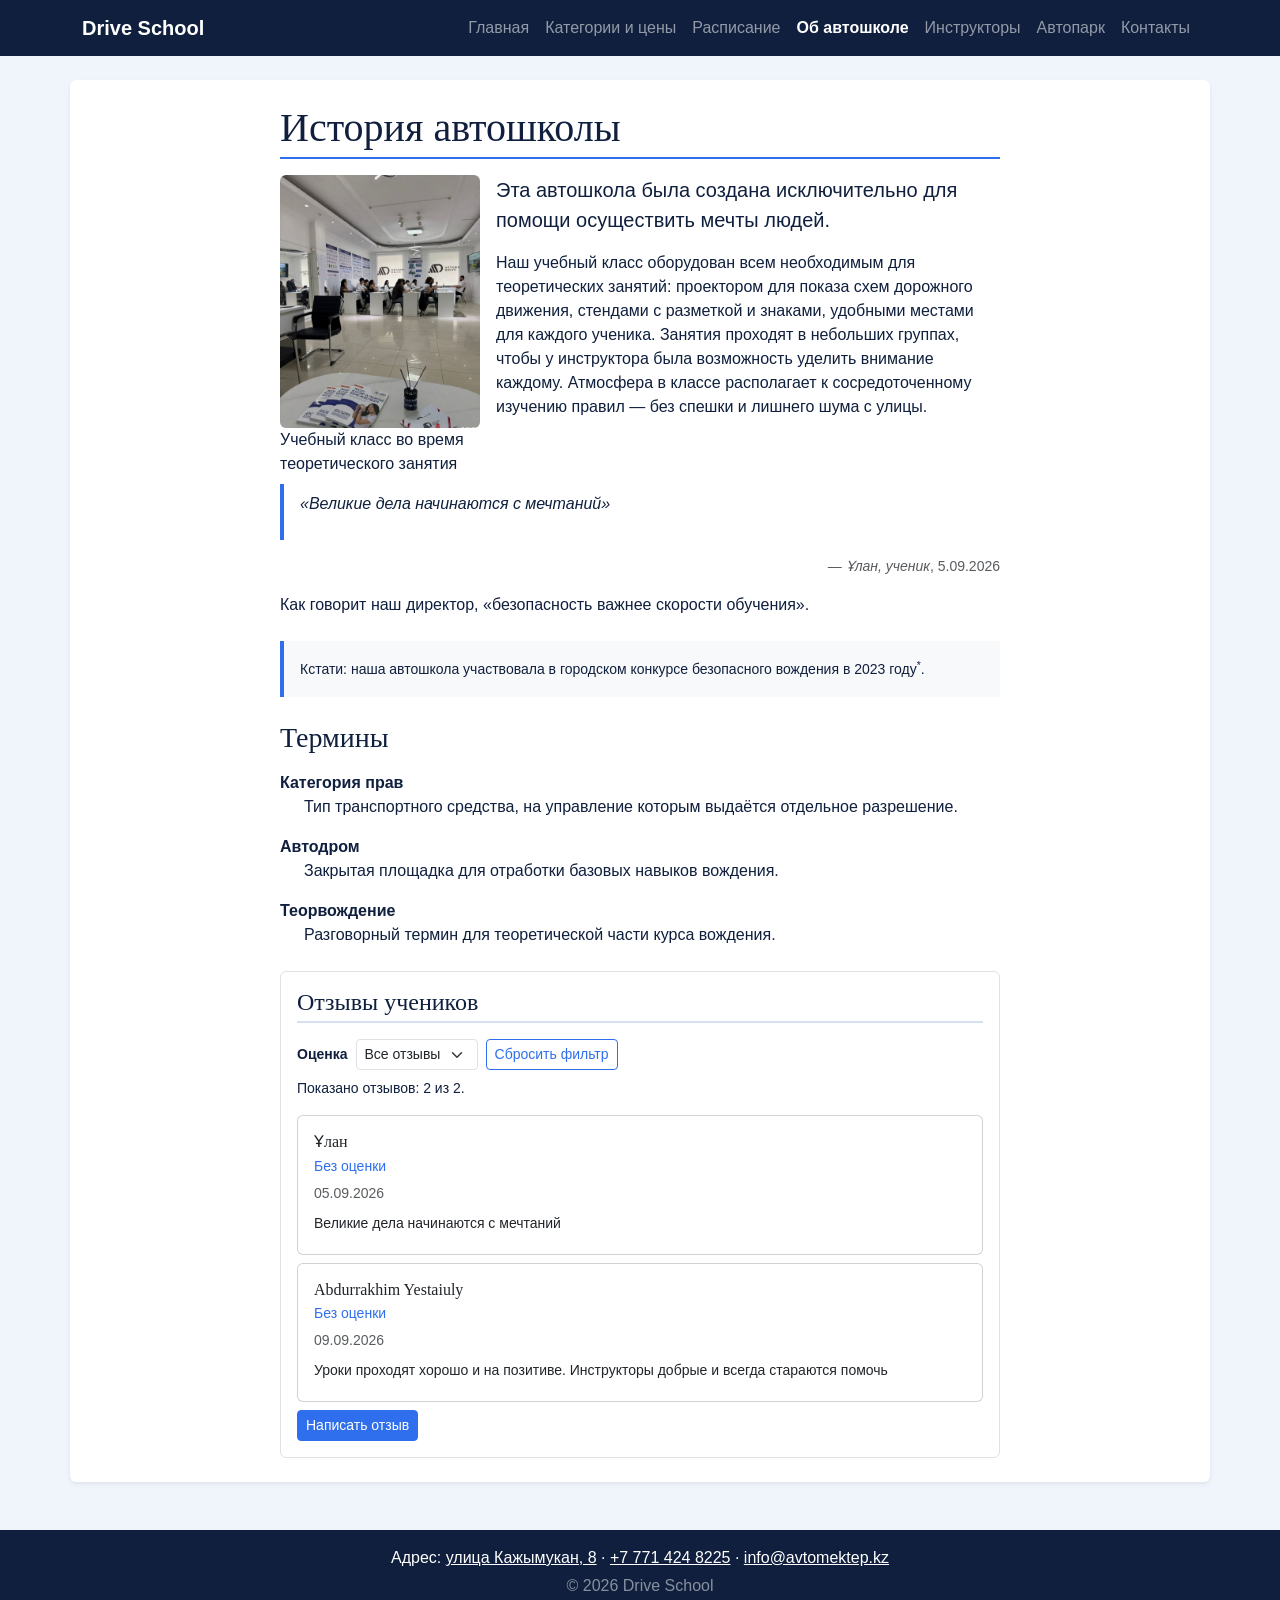
==== commit 6e5bc29f: "Update" ====
--- a/about.html
+++ b/about.html
@@ -22,6 +22,9 @@
             border-bottom-color: #2f6fed;
         }
     </style>
+    <script src="js/main.js" defer></script>
+    <script src="https://code.jquery.com/jquery-3.7.1.min.js" integrity="sha256-/JqT3SQfawRcv/BIHPThkBvs0OEvtFFmqPF/lYI/Cxo=" crossorigin="anonymous" defer></script>
+    <script src="js/about.js" defer></script>
 </head>
 <body>
 <!-- Zharkynbek Orynbasar -->
@@ -46,7 +49,7 @@
             <ul class="navbar-nav ms-auto">
                 <li class="nav-item"><a class="nav-link" href="index.html">Главная</a></li>
                 <li class="nav-item"><a class="nav-link" href="price.html">Категории и цены</a></li>
-                <li class="nav-item"><a class="nav-link active" href="schedule.html">Расписание</a></li>
+                <li class="nav-item"><a class="nav-link" href="schedule.html">Расписание</a></li>
                 <li class="nav-item"><a class="nav-link" href="about.html">Об автошколе</a></li>
                 <li class="nav-item"><a class="nav-link" href="instructors.html">Инструкторы</a></li>
                 <li class="nav-item"><a class="nav-link" href="fleet.html">Автопарк</a></li>
@@ -121,7 +124,7 @@
     <p class="mb-0 text-white-50">&copy; 2026 Drive School</p>
 </footer>
 
-<a href="#top" class="back-to-top position-fixed bottom-0 end-0 m-4 rounded-circle bg-primary text-white d-flex align-items-center justify-content-center shadow text-decoration-none fs-3" aria-label="Наверх">↑</a>
+
 
 </body>
 </html>
